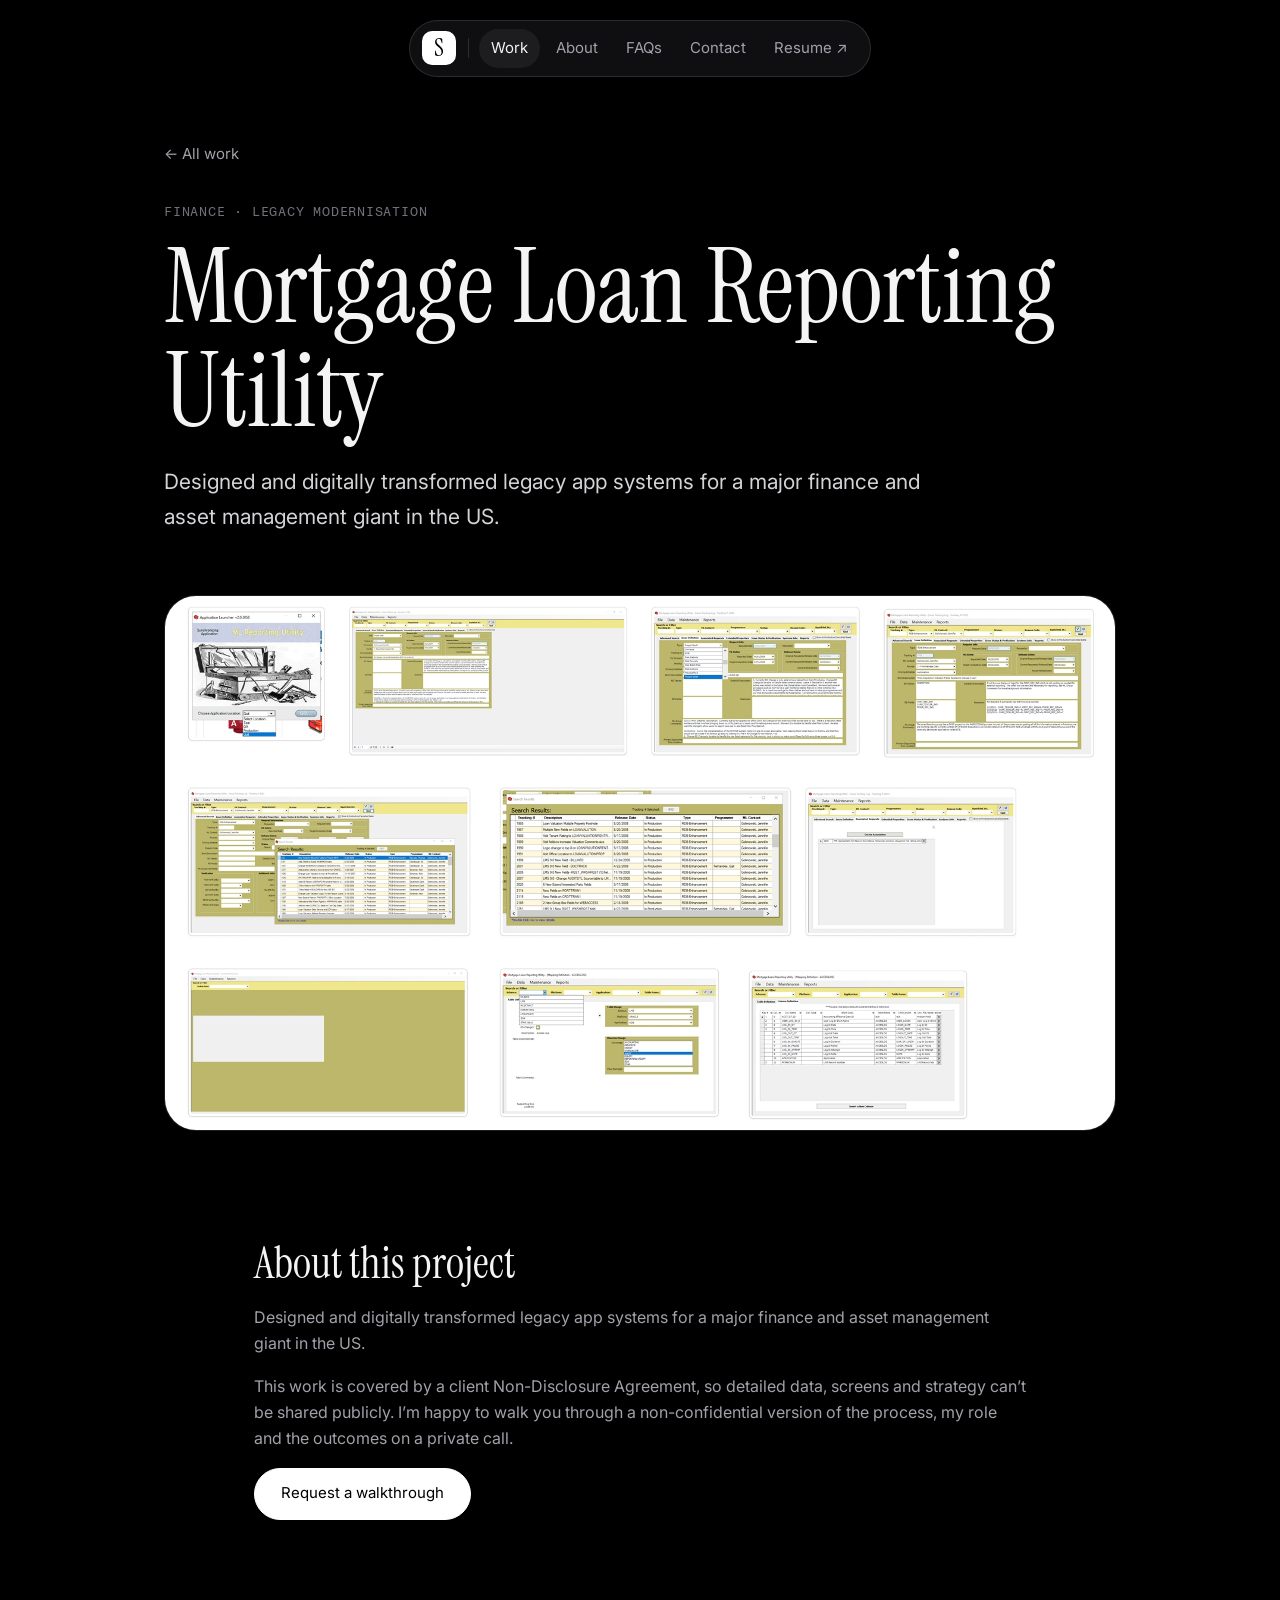
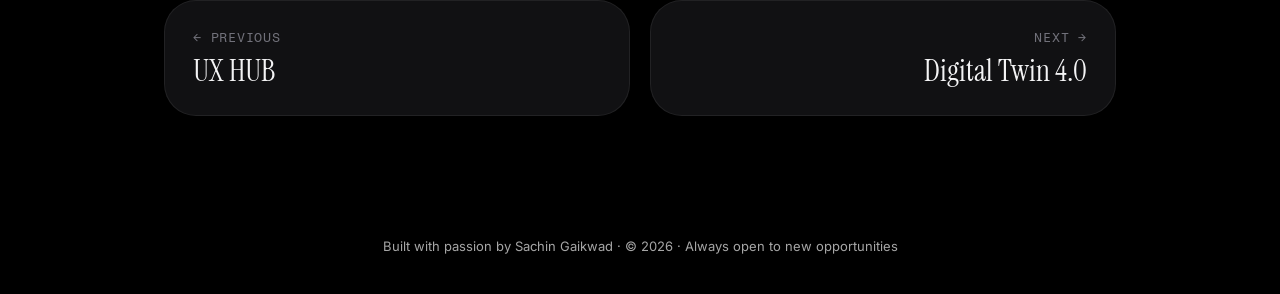
==== work/aam-mlru.html @ 6419a3eb "Portfolio site with interactive fluid hero Static rebuild of sachingportfolio.com content in a dark " ====
<!doctype html>
<html lang="en" class="no-js">
<head>
  <meta charset="utf-8">
  <meta name="viewport" content="width=device-width, initial-scale=1">
  <title>Mortgage Loan Reporting Utility — Sachin Gaikwad</title>
  <meta name="description" content="Designed and digitally transformed legacy app systems for a major finance and asset management giant in the US.">
  <meta name="theme-color" content="#000000">
  <link rel="icon" href="../assets/img/favicon.png" type="image/png">
  <link rel="preconnect" href="https://fonts.googleapis.com">
  <link rel="preconnect" href="https://fonts.gstatic.com" crossorigin>
  <link href="https://fonts.googleapis.com/css2?family=Fragment+Mono&family=Instrument+Serif:ital@0;1&family=Inter:wght@400;500&display=swap" rel="stylesheet">
  <link rel="stylesheet" href="../assets/css/style.css">
</head>
<body>
<a class="skip" href="#main">Skip to content</a>
<nav class="nav" aria-label="Primary">
  <a class="nav__logo" href="../index.html" aria-label="Sachin Gaikwad, home">S</a>
  <span class="nav__sep" aria-hidden="true"></span>
  <a class="nav__link is-active" href="../index.html#work">Work</a>
  <a class="nav__link" href="../index.html#about">About</a>
  <a class="nav__link hide-sm" href="../index.html#faqs">FAQs</a>
  <a class="nav__link" href="../index.html#contact">Contact</a>
  <a class="nav__link" href="../assets/Sachin-Gaikwad-Resume.pdf" target="_blank" rel="noopener">Resume <span class="arrow">↗</span></a>
</nav>
<main id="main">
  <section class="cs-hero">
    <div class="wrap">
      <a class="cs-back" href="../index.html#work">← All work</a>
      <div class="eyebrow">Finance · Legacy modernisation</div>
      <h1>Mortgage Loan Reporting Utility</h1>
      <p class="lead">Designed and digitally transformed legacy app systems for a major finance and asset management giant in the US.</p>
    </div>
  </section>
  <section>
    <div class="wrap">
      <figure class="cs-cover reveal" style="margin:0"><img src="../assets/img/projects/mlru.jpg" alt="Mortgage loan reporting utility interface"></figure>
    </div>
  </section>
  <section class="cs-body">
    <div class="wrap" style="max-width:820px">

      <h2>About this project</h2>
      <p>Designed and digitally transformed legacy app systems for a major finance and asset management giant in the US.</p>
      <p>This work is covered by a client Non-Disclosure Agreement, so detailed data, screens and strategy can’t be shared publicly. I’m happy to walk you through a non-confidential version of the process, my role and the outcomes on a private call.</p>
      <p><a class="btn btn--solid" href="mailto:gaekwadsachin1@gmail.com?subject=Case%20study:%20Mortgage%20Loan%20Reporting%20Utility">Request a walkthrough</a></p>

    </div>
    <div class="wrap">
      <div class="cs-next">
        <a class="card" href="ux-hub.html"><div class="eyebrow">← Previous</div><h3>UX HUB</h3></a>
        <a class="card" href="digital-twin-4-0.html"><div class="eyebrow">Next →</div><h3>Digital Twin 4.0</h3></a>
      </div>
    </div>
  </section>
  <footer class="footer">
    <div>Built with passion by Sachin Gaikwad · © <span data-year>2026</span> · Always open to new opportunities</div>
  </footer>
</main>
<script src="../assets/js/main.js"></script>
</body>
</html>
---- assets/css/style.css ----
/* Sachin Gaikwad — portfolio */
:root {
  --bg: #000;
  --card: #111113;
  --card-2: #18181b;
  --line: rgba(255, 255, 255, 0.07);
  --line-2: rgba(255, 255, 255, 0.12);
  --text: #f4f4f5;
  --muted: #a1a1aa;
  --dim: #71717a;
  --blue: #3b8bff;
  --pink: #ff2a8c;
  --radius: 32px;
  --radius-sm: 20px;
  --max: 1000px;
  --serif: "Instrument Serif", Georgia, "Times New Roman", serif;
  --sans: "Inter", system-ui, -apple-system, "Segoe UI", sans-serif;
  --mono: "Fragment Mono", ui-monospace, "SF Mono", Menlo, monospace;
  color-scheme: dark;
}

* { box-sizing: border-box; }
html { scroll-behavior: smooth; scroll-padding-top: 96px; -webkit-text-size-adjust: 100%; }
@media (prefers-reduced-motion: reduce) { html { scroll-behavior: auto; } }
body {
  margin: 0;
  background: var(--bg);
  color: var(--text);
  font: 400 16px/1.65 var(--sans);
  -webkit-font-smoothing: antialiased;
  overflow-x: hidden;
}
img { max-width: 100%; display: block; }
a { color: inherit; }
::selection { background: var(--pink); color: #fff; }
:focus-visible { outline: 2px solid var(--blue); outline-offset: 3px; border-radius: 8px; }

.skip { position: absolute; left: -999px; top: 8px; background: #fff; color: #000; padding: 8px 14px; border-radius: 99px; z-index: 100; }
.skip:focus { left: 16px; }

/* ---------- Nav ---------- */
.nav {
  position: fixed; top: 20px; left: 50%; transform: translateX(-50%);
  z-index: 50;
  display: flex; align-items: center; gap: 4px;
  padding: 8px 10px 8px 12px;
  background: rgba(22, 22, 24, 0.72);
  backdrop-filter: blur(16px) saturate(140%);
  -webkit-backdrop-filter: blur(16px) saturate(140%);
  border: 1px solid var(--line-2);
  border-radius: 999px;
  max-width: calc(100vw - 32px);
}
.nav__logo {
  width: 34px; height: 34px; border-radius: 10px;
  display: grid; place-items: center;
  background: #fff; color: #000; text-decoration: none;
  font: 400 24px/1 var(--serif);
  margin-right: 8px; flex: none;
}
.nav__sep { width: 1px; height: 20px; background: var(--line-2); margin: 0 6px 0 0; }
.nav a.nav__link {
  text-decoration: none; color: var(--muted);
  font-size: 15px; padding: 7px 12px; border-radius: 99px;
  transition: color .2s, background .2s; white-space: nowrap;
}
.nav a.nav__link:hover { color: var(--text); }
.nav a.nav__link.is-active { color: var(--text); background: rgba(255,255,255,.06); }
@media (max-width: 640px) {
  .nav { top: 12px; padding: 6px; gap: 0; }
  .nav__logo { width: 30px; height: 30px; margin-right: 2px; font-size: 21px; }
  .nav__sep { display: none; }
  .nav a.nav__link { font-size: 13px; padding: 6px 8px; }
  .nav .hide-sm { display: none; }
}

/* ---------- Layout ---------- */
.wrap { width: 100%; max-width: var(--max); margin: 0 auto; padding: 0 24px; }
@media (max-width: 640px) { .wrap { padding: 0 16px; } }
section { position: relative; }
.section { padding: 120px 0 0; }
.section__title {
  font: 400 clamp(44px, 7vw, 76px)/1.02 var(--serif);
  letter-spacing: -0.01em;
  text-align: center; margin: 0 0 16px;
}
.section__lead { text-align: center; color: var(--muted); max-width: 620px; margin: 0 auto 48px; }
.eyebrow { font: 400 13px/1.4 var(--mono); letter-spacing: .06em; text-transform: uppercase; color: var(--dim); }

.card {
  background: var(--card);
  border: 1px solid var(--line);
  border-radius: var(--radius);
  padding: 40px;
  position: relative;
  overflow: hidden;
}
@media (max-width: 640px) { .card { padding: 28px 22px; border-radius: 24px; } }
.card h3 { font: 400 clamp(32px, 4vw, 42px)/1.08 var(--serif); margin: 0 0 18px; }
.card p { color: var(--muted); margin: 0 0 14px; }
.card p:last-child { margin-bottom: 0; }

.grid { display: grid; gap: 20px; }
.g-2 { grid-template-columns: 1fr 1fr; }
.g-2-1 { grid-template-columns: 2.3fr 1fr; }
.g-1-2 { grid-template-columns: 1fr 2.3fr; }
@media (max-width: 860px) { .g-2, .g-2-1, .g-1-2 { grid-template-columns: 1fr; } }

.btn {
  display: inline-flex; align-items: center; justify-content: center; gap: 8px;
  height: 52px; padding: 0 26px; border-radius: 999px;
  background: rgba(255,255,255,.08); border: 1px solid var(--line-2);
  color: var(--text); text-decoration: none; font-size: 15px;
  backdrop-filter: blur(10px); -webkit-backdrop-filter: blur(10px);
  transition: background .2s, transform .2s;
  cursor: pointer;
}
.btn:hover { background: rgba(255,255,255,.14); }
.btn--solid { background: #fff; color: #000; border-color: #fff; }
.btn--solid:hover { background: #e4e4e7; }
.arrow { display: inline-block; transition: transform .2s; }
a:hover .arrow { transform: translate(2px, -2px); }

/* ---------- Hero ---------- */
.hero {
  min-height: 100svh;
  display: grid; place-items: center;
  text-align: center;
  padding: 120px 0 80px;
  overflow: hidden;
  isolation: isolate;
}
.hero__canvas {
  position: absolute; inset: 0; width: 100%; height: 100%;
  z-index: -2; display: block;
  background:
    radial-gradient(ellipse 45% 40% at 30% 45%, rgba(59,139,255,.35), transparent 70%),
    radial-gradient(ellipse 40% 40% at 70% 55%, rgba(255,42,140,.28), transparent 70%),
    #01020a;
}
.hero__canvas.is-live { background: #01020a; }
.hero::after {
  /* keeps text readable over the dye */
  content: ""; position: absolute; inset: 0; z-index: -1; pointer-events: none;
  background:
    radial-gradient(ellipse 60% 45% at 50% 50%, rgba(0,0,0,.45), transparent 75%),
    linear-gradient(to bottom, transparent 70%, #000 100%);
}
.hero__inner { position: relative; padding: 0 16px; max-width: 900px; }
.hero__eyebrow { margin-bottom: 26px; color: rgba(255,255,255,.7); }
.hero h1 {
  font: 400 clamp(56px, 11vw, 132px)/0.98 var(--serif);
  letter-spacing: -0.015em;
  margin: 0 0 28px;
  text-shadow: 0 2px 40px rgba(0,0,0,.4);
}
.hero h1 em { font-style: italic; }
.hero__sub { color: rgba(255,255,255,.78); font-size: clamp(16px, 1.6vw, 19px); max-width: 700px; margin: 0 auto 40px; }
.hero__cta { display: flex; gap: 12px; justify-content: center; flex-wrap: wrap; }
.hero__hint {
  position: absolute; left: 50%; bottom: 28px; transform: translateX(-50%);
  font: 400 11px/1 var(--mono); letter-spacing: .14em; text-transform: uppercase;
  color: rgba(255,255,255,.55); pointer-events: none;
}
@media (hover: none) { .hero__hint { display: none; } }

/* ---------- Stats ---------- */
.stats { display: grid; grid-template-columns: repeat(4, 1fr); gap: 20px; margin-top: 40px; }
.stat { background: var(--card); border: 1px solid var(--line); border-radius: var(--radius-sm); padding: 26px 24px; }
.stat b { display: block; font: 400 52px/1 var(--serif); margin-bottom: 8px; }
.stat span { color: var(--muted); font-size: 14px; }
@media (max-width: 760px) { .stats { grid-template-columns: 1fr 1fr; gap: 12px; } .stat b { font-size: 42px; } }

/* ---------- Ask (from the old hero widget) ---------- */
.ask { margin-top: 20px; display: grid; grid-template-columns: 260px 1fr; gap: 36px; align-items: start; }
.ask__tabs { display: flex; flex-direction: column; gap: 6px; }
.ask__tab {
  text-align: left; background: none; border: 1px solid transparent; color: var(--muted);
  font: 400 15px/1.3 var(--sans); padding: 12px 16px; border-radius: 14px; cursor: pointer;
  transition: all .2s;
}
.ask__tab:hover { color: var(--text); background: rgba(255,255,255,.03); }
.ask__tab[aria-selected="true"] { color: var(--text); background: rgba(255,255,255,.06); border-color: var(--line-2); }
.ask__answer { font: 400 clamp(22px, 2.4vw, 28px)/1.4 var(--serif); color: #e4e4e7; min-height: 7.5em; margin: 0; }
.ask__caret { display: inline-block; width: 2px; height: 1em; background: var(--pink); vertical-align: -0.12em; margin-left: 3px; animation: blink 1s steps(1) infinite; }
@keyframes blink { 50% { opacity: 0; } }
@media (max-width: 760px) {
  .ask { grid-template-columns: 1fr; gap: 20px; }
  .ask__tabs { flex-direction: row; flex-wrap: wrap; }
  .ask__tab { padding: 9px 13px; font-size: 14px; border-color: var(--line); }
  .ask__answer { min-height: 9em; }
}

/* ---------- Work ---------- */
.nda summary {
  list-style: none; cursor: pointer; display: flex; align-items: center; gap: 12px;
  font-size: 15px; color: var(--text);
}
.nda summary::-webkit-details-marker { display: none; }
.nda summary .plus { margin-left: auto; color: var(--muted); transition: transform .2s; font-size: 22px; line-height: 1; }
.nda[open] summary .plus { transform: rotate(45deg); }
.nda.card { padding: 22px 28px; border-radius: 22px; margin-bottom: 20px; }
.nda ul { margin: 16px 0 0; padding-left: 20px; color: var(--muted); }
.nda li { margin-bottom: 8px; }
.nda li b { color: var(--text); font-weight: 500; }

.project {
  display: flex; flex-direction: column;
  text-decoration: none; color: inherit;
  padding: 0;
  transition: border-color .3s, transform .3s;
  min-height: 520px;
}
.project:hover { border-color: var(--line-2); }
.project__text { padding: 40px 40px 0; }
.project h3 { margin-bottom: 12px; }
.project__media {
  margin: 32px 40px 0; flex: 1;
  border-radius: 18px 18px 0 0; overflow: hidden;
  border: 1px solid var(--line-2); border-bottom: 0;
  background: #0b0b0c; min-height: 240px; position: relative;
}
.project__media img { position: absolute; inset: 0; width: 100%; height: 100%; object-fit: cover; object-position: top center; transition: transform .6s cubic-bezier(.2,.7,.2,1); }
.project:hover .project__media img { transform: scale(1.03); }
.project__go {
  position: absolute; right: 18px; bottom: 18px; z-index: 2;
  width: 48px; height: 48px; border-radius: 99px; display: grid; place-items: center;
  background: rgba(40,40,44,.85); border: 1px solid var(--line-2); backdrop-filter: blur(8px);
  transition: background .2s;
}
.project:hover .project__go { background: #fff; color: #000; }
.project--wide { flex-direction: row; min-height: 440px; }
.project--wide .project__text { flex: 1; padding: 40px; display: flex; flex-direction: column; }
.project--wide .project__media { margin: 40px 0 0; flex: 1.15; border-right: 0; border-radius: 18px 0 0 0; }
@media (max-width: 860px) {
  .project--wide { flex-direction: column; }
  .project--wide .project__media { margin: 0 28px; border-right: 1px solid var(--line-2); border-radius: 18px 18px 0 0; }
  .project { min-height: 460px; }
}
@media (max-width: 640px) {
  .project__text, .project--wide .project__text { padding: 28px 22px 0; }
  .project__media, .project--wide .project__media { margin: 24px 22px 0; min-height: 210px; }
}
.tags { display: flex; flex-wrap: wrap; gap: 8px; margin-top: 18px; }
.tag { font: 400 12px/1 var(--mono); color: var(--muted); border: 1px solid var(--line-2); border-radius: 99px; padding: 7px 11px; }

/* ---------- About ---------- */
.photo { border-radius: var(--radius); overflow: hidden; border: 1px solid var(--line); background: var(--card); min-height: 320px; }
.photo img { width: 100%; height: 100%; object-fit: cover; }

.pillars { display: grid; grid-template-columns: 1fr 1fr; gap: 28px 40px; }
.pillars h4 { font: 400 26px/1.1 var(--serif); margin: 0 0 8px; }
.pillars h4 span { color: var(--pink); }
.pillars p { font-size: 15px; }
@media (max-width: 760px) { .pillars { grid-template-columns: 1fr; } }

.card__head { display: flex; justify-content: space-between; align-items: baseline; gap: 16px; flex-wrap: wrap; margin-bottom: 8px; }
.card__head h3 { margin: 0; }
.link-arrow { color: var(--text); text-decoration: none; font-size: 15px; white-space: nowrap; }

.timeline { list-style: none; margin: 28px 0 0; padding: 0; }
.timeline li { position: relative; padding: 0 0 30px 30px; }
.timeline li::before { content: ""; position: absolute; left: 4px; top: 10px; bottom: -10px; width: 1px; background: var(--line-2); }
.timeline li:last-child { padding-bottom: 0; }
.timeline li:last-child::before { display: none; }
.timeline li::after { content: ""; position: absolute; left: 0; top: 6px; width: 9px; height: 9px; border-radius: 99px; background: #fff; }
.timeline .when { font: 400 13px/1.4 var(--mono); color: var(--dim); }
.timeline h4 { margin: 4px 0 2px; font: 500 17px/1.4 var(--sans); }
.timeline .role { color: var(--text); opacity: .85; font-size: 15px; margin-bottom: 8px; }
.timeline p { font-size: 15px; }
.timeline ul { margin: 10px 0 0; padding-left: 18px; color: var(--muted); font-size: 15px; }
.timeline ul li { padding: 0; margin-bottom: 7px; }
.timeline ul li::before, .timeline ul li::after { display: none; }
.timeline ul ul { margin-top: 6px; }

.list { list-style: none; margin: 18px 0 0; padding: 0; }
.list li { padding: 14px 0; border-top: 1px solid var(--line); color: var(--muted); font-size: 15px; display: grid; grid-template-columns: 70px 1fr; gap: 14px; }
.list li:first-child { border-top: 0; }
.list .yr { font: 400 13px/1.7 var(--mono); color: var(--text); }
.list.simple li { grid-template-columns: 22px 1fr; }
.list.simple li::before { content: "✦"; color: var(--pink); font-size: 12px; line-height: 2; }

.edu { list-style: none; margin: 20px 0 0; padding: 0; }
.edu li { padding: 14px 0; border-top: 1px solid var(--line); }
.edu li:first-child { border-top: 0; }
.edu b { display: block; font-weight: 500; font-size: 15px; }
.edu span { display: block; color: var(--muted); font-size: 14px; }
.edu .when { font: 400 12px/1.6 var(--mono); color: var(--dim); }

.quote { font: 400 clamp(24px, 2.6vw, 30px)/1.3 var(--serif); color: #e4e4e7; margin: 0 0 14px; }
.cite { color: var(--dim); font-size: 14px; }
.testimonial ul { color: var(--muted); padding-left: 18px; margin: 0 0 18px; }
.testimonial li { margin-bottom: 8px; }

/* ---------- Skills ---------- */
.chips { display: flex; flex-wrap: wrap; gap: 8px; margin-top: 8px; }
.chip { font-size: 14px; color: #d4d4d8; background: rgba(255,255,255,.04); border: 1px solid var(--line); border-radius: 99px; padding: 6px 13px; }
.skill-row + .skill-row { margin-top: 28px; }
.skill-row h4 { margin: 0 0 10px; font: 400 13px/1.4 var(--mono); text-transform: uppercase; letter-spacing: .06em; color: var(--dim); }

.toolgroups { display: grid; grid-template-columns: repeat(3, 1fr); gap: 20px; }
@media (max-width: 860px) { .toolgroups { grid-template-columns: 1fr 1fr; } }
@media (max-width: 520px) { .toolgroups { grid-template-columns: 1fr; } }
.toolgroup { background: var(--card); border: 1px solid var(--line); border-radius: 24px; padding: 24px; }
.toolgroup h4 { margin: 0 0 16px; font: 400 24px/1.1 var(--serif); }
.tools { display: flex; flex-wrap: wrap; gap: 8px; }
.tool { display: inline-flex; align-items: center; gap: 8px; font-size: 13px; color: #d4d4d8; background: rgba(255,255,255,.04); border: 1px solid var(--line); border-radius: 12px; padding: 6px 10px 6px 6px; }
.tool img { width: 22px; height: 22px; object-fit: contain; border-radius: 5px; background: #fff; padding: 2px; }

/* ---------- FAQ ---------- */
.faq { max-width: 800px; margin: 0 auto; }
.faq details { border-top: 1px solid var(--line-2); }
.faq details:last-child { border-bottom: 1px solid var(--line-2); }
.faq summary {
  list-style: none; cursor: pointer; padding: 24px 44px 24px 0; position: relative;
  font: 400 clamp(22px, 2.4vw, 27px)/1.25 var(--serif);
}
.faq summary::-webkit-details-marker { display: none; }
.faq summary::after { content: "+"; position: absolute; right: 4px; top: 22px; font: 300 28px/1 var(--sans); color: var(--muted); transition: transform .25s; }
.faq details[open] summary::after { transform: rotate(45deg); }
.faq details p { color: var(--muted); margin: -6px 0 26px; max-width: 700px; }

/* ---------- Contact ---------- */
.contact { padding: 160px 0 0; text-align: center; overflow: hidden; }
.contact__glow {
  position: absolute; left: 50%; bottom: -46vw; transform: translateX(-50%);
  width: 92vw; max-width: 1200px; aspect-ratio: 1; border-radius: 50%; z-index: -1;
  background: radial-gradient(circle at 50% 10%, rgba(255,42,140,.9), rgba(59,139,255,.55) 32%, rgba(59,139,255,0) 62%);
  filter: blur(40px); opacity: .7; pointer-events: none;
}
.contact::before {
  content: ""; position: absolute; inset: 0; z-index: -2; pointer-events: none;
  background: repeating-linear-gradient(90deg, transparent 0 calc(12.5% - 1px), rgba(255,255,255,.035) calc(12.5% - 1px) 12.5%);
  mask-image: linear-gradient(to bottom, transparent, #000 40%);
  -webkit-mask-image: linear-gradient(to bottom, transparent, #000 40%);
}
.contact h2 { font: 400 clamp(48px, 8vw, 92px)/1 var(--serif); margin: 0 0 18px; }
.contact p { color: var(--muted); max-width: 600px; margin: 0 auto 10px; }
.contact .open { display: inline-flex; align-items: center; gap: 8px; font: 400 13px/1 var(--mono); color: #d4d4d8; border: 1px solid var(--line-2); border-radius: 99px; padding: 8px 14px; margin-bottom: 28px; background: rgba(255,255,255,.04); }
.contact .open i { width: 8px; height: 8px; border-radius: 99px; background: #22c55e; box-shadow: 0 0 0 4px rgba(34,197,94,.2); }
.socials { display: flex; justify-content: center; align-items: center; gap: 14px; margin: 40px 0 0; flex-wrap: wrap; }
.social { width: 72px; height: 72px; border-radius: 99px; display: grid; place-items: center; background: rgba(255,255,255,.07); border: 1px solid var(--line-2); color: var(--text); transition: background .2s; backdrop-filter: blur(10px); }
.social:hover { background: rgba(255,255,255,.15); }
.social svg { width: 24px; height: 24px; }
.email-btn { height: 72px; padding: 0 64px; font-size: 17px; }
@media (max-width: 560px) { .social { width: 58px; height: 58px; } .email-btn { height: 58px; padding: 0 30px; order: -1; width: 100%; } }
.footer { padding: 120px 0 36px; color: rgba(255,255,255,.65); font-size: 13px; text-align: center; }
.footer a { color: inherit; }
.footer .credit { margin-top: 6px; font-size: 12px; color: rgba(255,255,255,.45); }

/* ---------- Case study page ---------- */
.cs-hero { padding: 140px 0 40px; }
.cs-back { display: inline-flex; gap: 8px; color: var(--muted); text-decoration: none; font-size: 15px; margin-bottom: 36px; }
.cs-back:hover { color: var(--text); }
.cs-hero h1 { font: 400 clamp(52px, 9vw, 104px)/1 var(--serif); margin: 14px 0 22px; }
.cs-hero .lead { font-size: clamp(18px, 2vw, 21px); color: #d4d4d8; max-width: 760px; }
.cs-cover { border-radius: var(--radius); overflow: hidden; border: 1px solid var(--line); background: #0b0b0c; }
.cs-cover img { width: 100%; height: auto; }
.cs-body { padding: 60px 0 0; }
.cs-body h2 { font: 400 clamp(32px, 4vw, 44px)/1.1 var(--serif); margin: 48px 0 14px; }
.cs-body p, .cs-body li { color: var(--muted); }
.cs-body ul { padding-left: 20px; }
.cs-body img { border-radius: 20px; border: 1px solid var(--line); margin: 24px 0; }
.cs-meta { display: grid; grid-template-columns: repeat(3, 1fr); gap: 20px; margin: 40px 0 0; }
.cs-meta div { border-top: 1px solid var(--line-2); padding-top: 14px; }
.cs-meta b { display: block; font: 400 12px/1.4 var(--mono); color: var(--dim); text-transform: uppercase; letter-spacing: .06em; margin-bottom: 6px; font-weight: 400; }
@media (max-width: 640px) { .cs-meta { grid-template-columns: 1fr; } }
.cs-next { display: grid; grid-template-columns: 1fr 1fr; gap: 20px; margin-top: 80px; }
.cs-next a { text-decoration: none; padding: 28px; }
.cs-next .eyebrow { margin-bottom: 8px; }
.cs-next h3 { margin: 0; font-size: 30px; }
.cs-next a:last-child { text-align: right; }
@media (max-width: 640px) { .cs-next { grid-template-columns: 1fr; } .cs-next a:last-child { text-align: left; } }

/* ---------- Reveal ---------- */
.reveal { opacity: 0; transform: translateY(24px); transition: opacity .8s cubic-bezier(.2,.7,.2,1), transform .8s cubic-bezier(.2,.7,.2,1); }
.reveal.in { opacity: 1; transform: none; }
@media (prefers-reduced-motion: reduce) { .reveal { opacity: 1; transform: none; transition: none; } }
.no-js .reveal { opacity: 1; transform: none; }
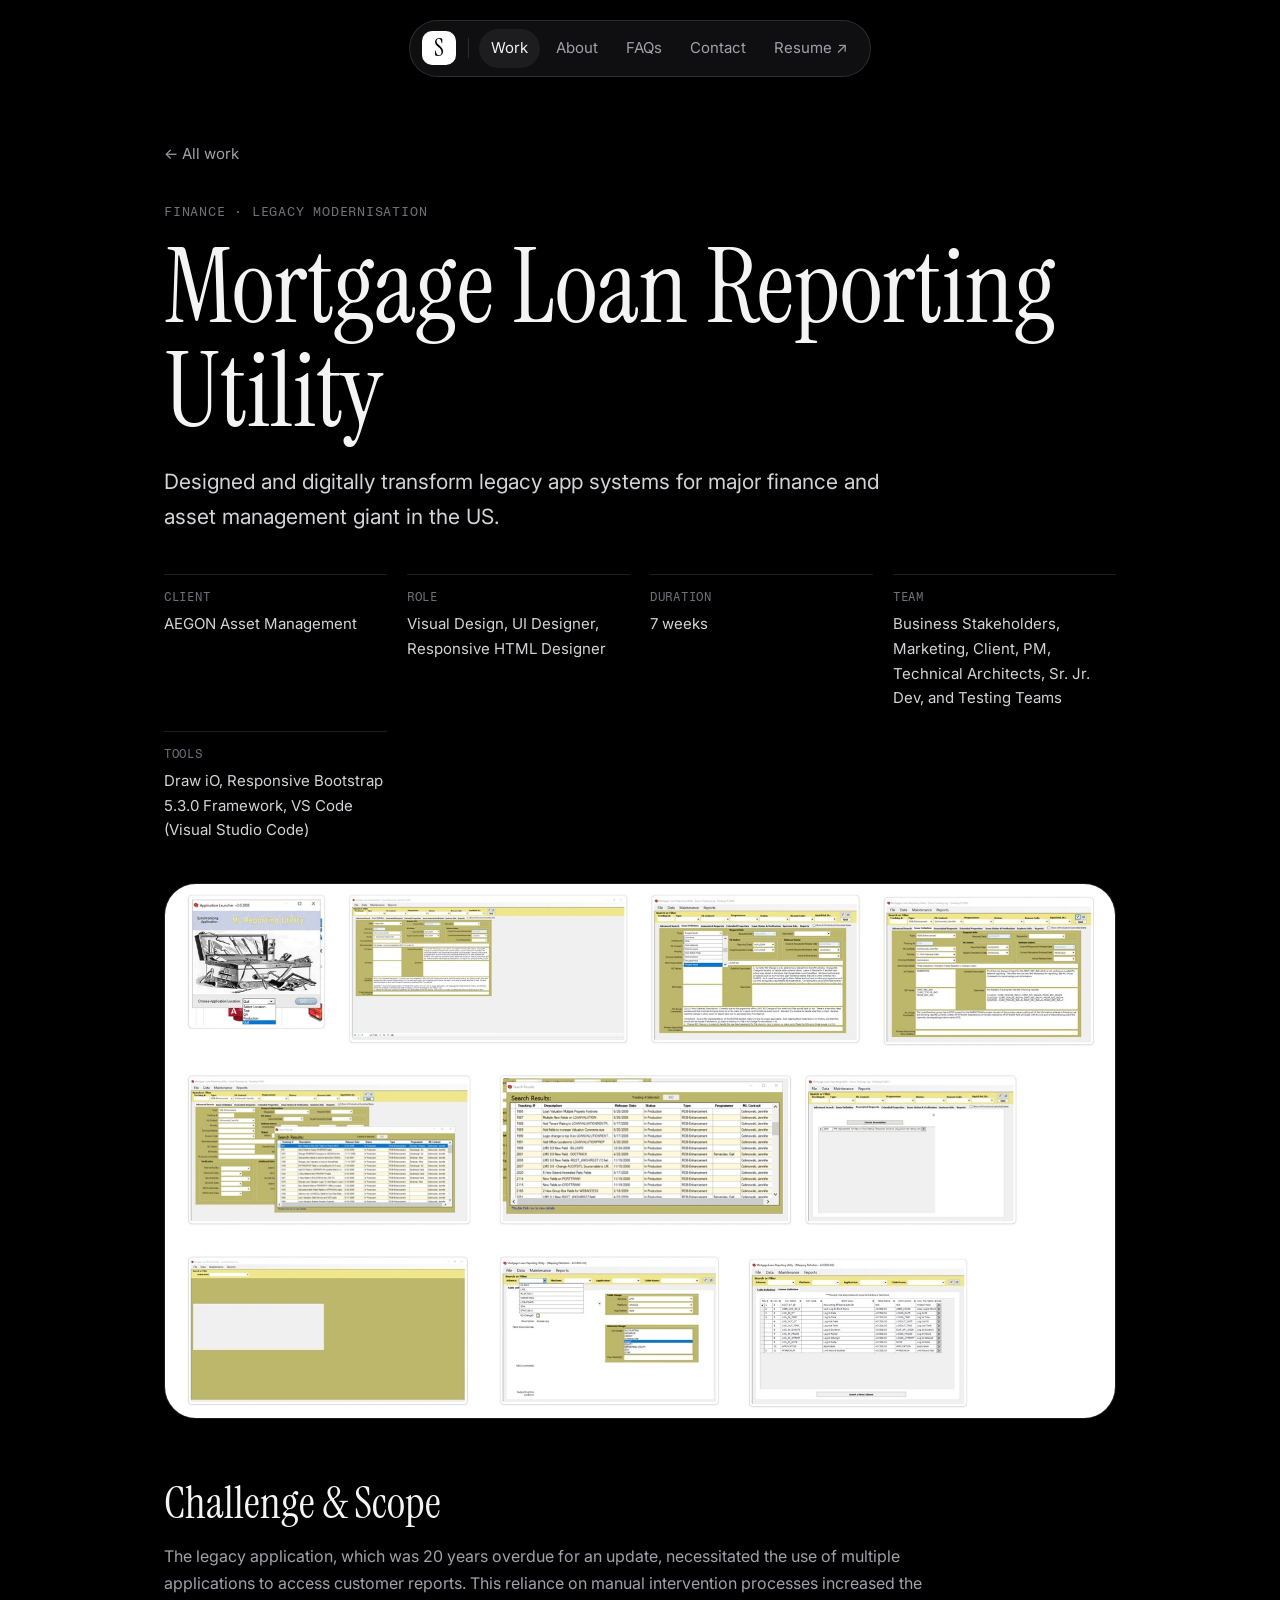
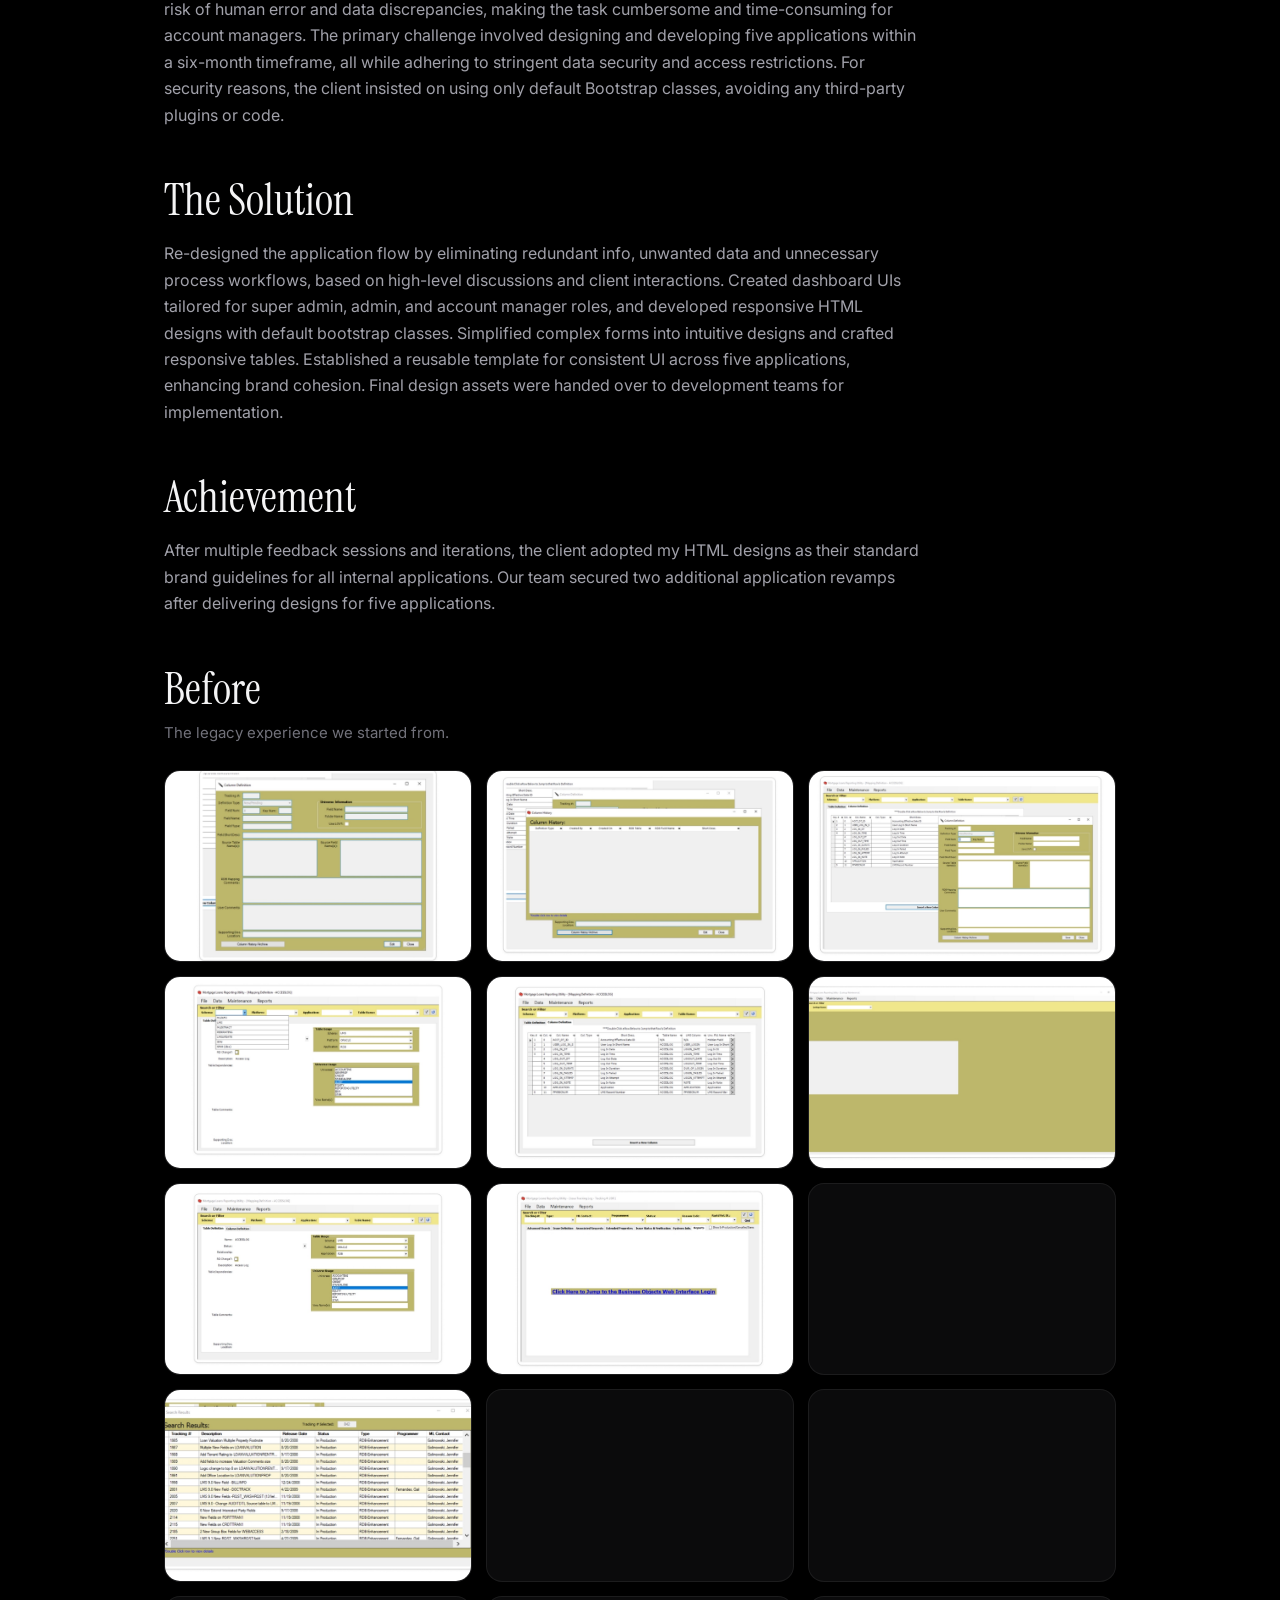
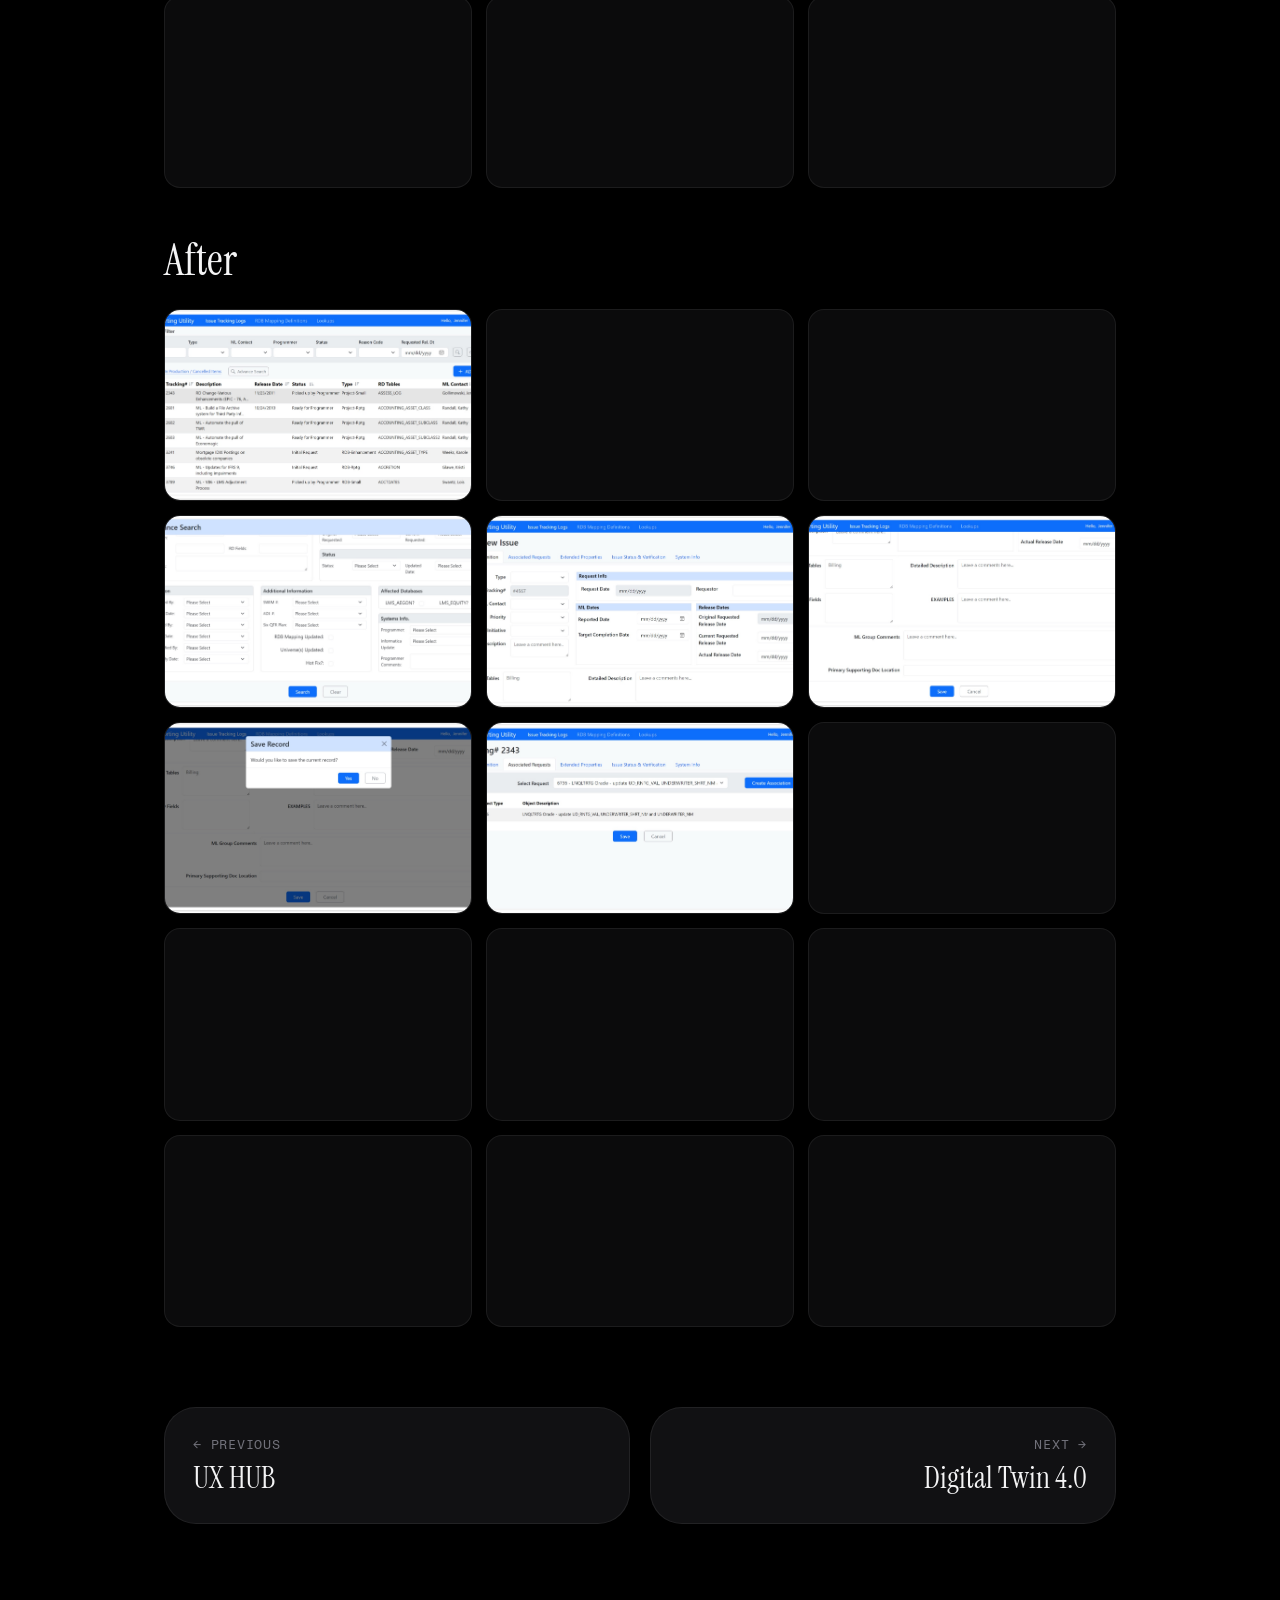
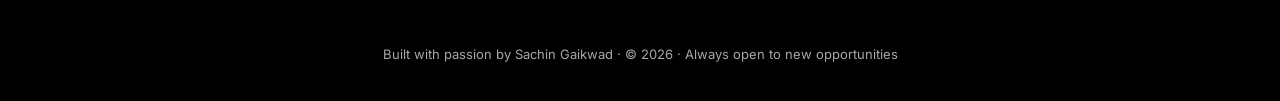
==== commit 646596cd: "Add full case studies from the password-protected Wix pages All 8 projects now include client, role," ====
--- a/work/aam-mlru.html
+++ b/work/aam-mlru.html
@@ -4,7 +4,7 @@
   <meta charset="utf-8">
   <meta name="viewport" content="width=device-width, initial-scale=1">
   <title>Mortgage Loan Reporting Utility — Sachin Gaikwad</title>
-  <meta name="description" content="Designed and digitally transformed legacy app systems for a major finance and asset management giant in the US.">
+  <meta name="description" content="Designed and digitally transform legacy app systems for major finance and asset management giant in the US.">
   <meta name="theme-color" content="#000000">
   <link rel="icon" href="../assets/img/favicon.png" type="image/png">
   <link rel="preconnect" href="https://fonts.googleapis.com">
@@ -29,22 +29,66 @@
       <a class="cs-back" href="../index.html#work">← All work</a>
       <div class="eyebrow">Finance · Legacy modernisation</div>
       <h1>Mortgage Loan Reporting Utility</h1>
-      <p class="lead">Designed and digitally transformed legacy app systems for a major finance and asset management giant in the US.</p>
+      <p class="lead">Designed and digitally transform legacy app systems for major finance and asset management giant in the US.</p>
+      <div class="cs-meta">
+<div><b>Client</b>AEGON Asset Management</div>
+<div><b>Role</b>Visual Design, UI Designer, Responsive HTML Designer</div>
+<div><b>Duration</b>7 weeks</div>
+<div><b>Team</b>Business Stakeholders, Marketing, Client, PM, Technical Architects, Sr. Jr. Dev, and Testing Teams</div>
+<div><b>Tools</b>Draw iO, Responsive Bootstrap 5.3.0 Framework, VS Code (Visual Studio Code)</div>
+      </div>
     </div>
   </section>
   <section>
     <div class="wrap">
-      <figure class="cs-cover reveal" style="margin:0"><img src="../assets/img/projects/mlru.jpg" alt="Mortgage loan reporting utility interface"></figure>
+      <figure class="cs-cover reveal" style="margin:0"><img src="../assets/img/cs/8e13ba_6a641713a6914051a0945652598c11a4.jpg" alt="MLRU - Mortgage Loan Reporting Utility"></figure>
     </div>
   </section>
   <section class="cs-body">
-    <div class="wrap" style="max-width:820px">
-
-      <h2>About this project</h2>
-      <p>Designed and digitally transformed legacy app systems for a major finance and asset management giant in the US.</p>
-      <p>This work is covered by a client Non-Disclosure Agreement, so detailed data, screens and strategy can’t be shared publicly. I’m happy to walk you through a non-confidential version of the process, my role and the outcomes on a private call.</p>
-      <p><a class="btn btn--solid" href="mailto:gaekwadsachin1@gmail.com?subject=Case%20study:%20Mortgage%20Loan%20Reporting%20Utility">Request a walkthrough</a></p>
-
+    <div class="wrap cs-prose">
+<h2>Challenge &amp; Scope</h2>
+<p>The legacy application, which was 20 years overdue for an update, necessitated the use of multiple applications to access customer reports. This reliance on manual intervention processes increased the risk of human error and data discrepancies, making the task cumbersome and time-consuming for account managers. The primary challenge involved designing and developing five applications within a six-month timeframe, all while adhering to stringent data security and access restrictions. For security reasons, the client insisted on using only default Bootstrap classes, avoiding any third-party plugins or code.</p>
+<h2>The Solution</h2>
+<p>Re-designed the application flow by eliminating redundant info, unwanted data and unnecessary process workflows, based on high-level discussions and client interactions. Created dashboard UIs tailored for super admin, admin, and account manager roles, and developed responsive HTML designs with default bootstrap classes. Simplified complex forms into intuitive designs and crafted responsive tables. Established a reusable template for consistent UI across five applications, enhancing brand cohesion. Final design assets were handed over to development teams for implementation.</p>
+<h2>Achievement</h2>
+<p>After multiple feedback sessions and iterations, the client adopted my HTML designs as their standard brand guidelines for all internal applications. Our team secured two additional application revamps after delivering designs for five applications.</p>
+<h2>Before</h2>
+<p class="muted">The legacy experience we started from.</p>
+<div class="gallery">
+<figure><button class="zoom" type="button" aria-label="Enlarge image"><img src="../assets/img/cs/8e13ba_f4145825bcc54b0999cd29b75167a95c.jpg" alt="" loading="lazy" decoding="async" width="882" height="496"></button></figure>
+<figure><button class="zoom" type="button" aria-label="Enlarge image"><img src="../assets/img/cs/8e13ba_d5e8eab95baf45b29ebf94e126fdaf33.jpg" alt="" loading="lazy" decoding="async" width="962" height="541"></button></figure>
+<figure><button class="zoom" type="button" aria-label="Enlarge image"><img src="../assets/img/cs/8e13ba_94f1302842ac47ddbf4129182cba5e19.jpg" alt="" loading="lazy" decoding="async" width="955" height="537"></button></figure>
+<figure><button class="zoom" type="button" aria-label="Enlarge image"><img src="../assets/img/cs/8e13ba_5705021e15a34abdaeb18a8c38d836d1.jpg" alt="" loading="lazy" decoding="async" width="1002" height="564"></button></figure>
+<figure><button class="zoom" type="button" aria-label="Enlarge image"><img src="../assets/img/cs/8e13ba_a0bb8ec1a24f4504b2d299001e4fbf43.jpg" alt="" loading="lazy" decoding="async" width="998" height="561"></button></figure>
+<figure><button class="zoom" type="button" aria-label="Enlarge image"><img src="../assets/img/cs/8e13ba_28e95004a87548eba72267d35671ea31.jpg" alt="" loading="lazy" decoding="async" width="990" height="557"></button></figure>
+<figure><button class="zoom" type="button" aria-label="Enlarge image"><img src="../assets/img/cs/8e13ba_576cbe07bb1c45b8a4871145f1f2e20d.jpg" alt="" loading="lazy" decoding="async" width="995" height="560"></button></figure>
+<figure><button class="zoom" type="button" aria-label="Enlarge image"><img src="../assets/img/cs/8e13ba_2e60596b6a1249b1b8fd1bb2136ea6b6.jpg" alt="" loading="lazy" decoding="async" width="966" height="544"></button></figure>
+<figure><button class="zoom" type="button" aria-label="Enlarge image"><img src="../assets/img/cs/8e13ba_0ea16e4257364a6dbc4cc42d5a596c67.jpg" alt="" loading="lazy" decoding="async" width="978" height="550"></button></figure>
+<figure><button class="zoom" type="button" aria-label="Enlarge image"><img src="../assets/img/cs/8e13ba_0fdbfded1df64c4aa5c5099b7046dd78.jpg" alt="" loading="lazy" decoding="async" width="996" height="560"></button></figure>
+<figure><button class="zoom" type="button" aria-label="Enlarge image"><img src="../assets/img/cs/8e13ba_3e4ebad57a7747a280bd90146076e47d.jpg" alt="" loading="lazy" decoding="async" width="952" height="535"></button></figure>
+<figure><button class="zoom" type="button" aria-label="Enlarge image"><img src="../assets/img/cs/8e13ba_e09f86a8c44946e9b794b4ef402fde32.jpg" alt="" loading="lazy" decoding="async" width="922" height="519"></button></figure>
+<figure><button class="zoom" type="button" aria-label="Enlarge image"><img src="../assets/img/cs/8e13ba_dfa3cdaf8d5a4e0ea95069af1c3dcaad.jpg" alt="" loading="lazy" decoding="async" width="914" height="516"></button></figure>
+<figure><button class="zoom" type="button" aria-label="Enlarge image"><img src="../assets/img/cs/8e13ba_cfc98c8df7b2417bb43edf2e275ce24c.jpg" alt="" loading="lazy" decoding="async" width="963" height="542"></button></figure>
+<figure><button class="zoom" type="button" aria-label="Enlarge image"><img src="../assets/img/cs/8e13ba_0348b93af02c4474829f6c53ac69961d.jpg" alt="" loading="lazy" decoding="async" width="1450" height="816"></button></figure>
+</div>
+<h2>After</h2>
+<div class="gallery">
+<figure><button class="zoom" type="button" aria-label="Enlarge image"><img src="../assets/img/cs/8e13ba_5c6f8f4e4b3342069a8973f42a2af689.jpg" alt="" loading="lazy" decoding="async" width="1898" height="974"></button></figure>
+<figure><button class="zoom" type="button" aria-label="Enlarge image"><img src="../assets/img/cs/8e13ba_717de22b2a9f41ad828e0da9697be319.jpg" alt="" loading="lazy" decoding="async" width="1905" height="973"></button></figure>
+<figure><button class="zoom" type="button" aria-label="Enlarge image"><img src="../assets/img/cs/8e13ba_f707f8fe3bea4860aadb35fb9494aca6.jpg" alt="" loading="lazy" decoding="async" width="1910" height="974"></button></figure>
+<figure><button class="zoom" type="button" aria-label="Enlarge image"><img src="../assets/img/cs/8e13ba_a6bf97e0984143d0b34c090ee004c934.jpg" alt="" loading="lazy" decoding="async" width="1907" height="967"></button></figure>
+<figure><button class="zoom" type="button" aria-label="Enlarge image"><img src="../assets/img/cs/8e13ba_2b943a2ab269442ea2253a8cf3d5bfc9.jpg" alt="" loading="lazy" decoding="async" width="1905" height="972"></button></figure>
+<figure><button class="zoom" type="button" aria-label="Enlarge image"><img src="../assets/img/cs/8e13ba_9481f414cc1c4faba7932424cb69d511.jpg" alt="" loading="lazy" decoding="async" width="1904" height="971"></button></figure>
+<figure><button class="zoom" type="button" aria-label="Enlarge image"><img src="../assets/img/cs/8e13ba_9611932e2ac6402284ad9c36eede5bf3.jpg" alt="" loading="lazy" decoding="async" width="1904" height="980"></button></figure>
+<figure><button class="zoom" type="button" aria-label="Enlarge image"><img src="../assets/img/cs/8e13ba_f7f50bd0625742aaaedad2488e2a8818.jpg" alt="" loading="lazy" decoding="async" width="1904" height="973"></button></figure>
+<figure><button class="zoom" type="button" aria-label="Enlarge image"><img src="../assets/img/cs/8e13ba_9c9f85e7e97246bf9a443e1c27ea897e.jpg" alt="" loading="lazy" decoding="async" width="1901" height="980"></button></figure>
+<figure><button class="zoom" type="button" aria-label="Enlarge image"><img src="../assets/img/cs/8e13ba_c98c5989d56541a2aa0b3fe12410a5a0.jpg" alt="" loading="lazy" decoding="async" width="1910" height="978"></button></figure>
+<figure><button class="zoom" type="button" aria-label="Enlarge image"><img src="../assets/img/cs/8e13ba_ade1e7b6f010460ea72a1908e1abcf05.jpg" alt="" loading="lazy" decoding="async" width="1909" height="1098"></button></figure>
+<figure><button class="zoom" type="button" aria-label="Enlarge image"><img src="../assets/img/cs/8e13ba_9ebc4105638d446eb3a0391fca8a0a84.jpg" alt="" loading="lazy" decoding="async" width="1908" height="1073"></button></figure>
+<figure><button class="zoom" type="button" aria-label="Enlarge image"><img src="../assets/img/cs/8e13ba_0a55f685a5f948d199d620f30bc7103e.jpg" alt="" loading="lazy" decoding="async" width="1904" height="1071"></button></figure>
+<figure><button class="zoom" type="button" aria-label="Enlarge image"><img src="../assets/img/cs/8e13ba_a649a6f22f164cab9e1ef38a4f89c02e.jpg" alt="" loading="lazy" decoding="async" width="1900" height="1069"></button></figure>
+<figure><button class="zoom" type="button" aria-label="Enlarge image"><img src="../assets/img/cs/8e13ba_5a2b3c70e43c4f5990cb15f3a64535a1.jpg" alt="" loading="lazy" decoding="async" width="1905" height="1072"></button></figure>
+</div>
     </div>
     <div class="wrap">
       <div class="cs-next">
@@ -57,6 +101,14 @@
     <div>Built with passion by Sachin Gaikwad · © <span data-year>2026</span> · Always open to new opportunities</div>
   </footer>
 </main>
+
+<dialog class="lightbox" aria-label="Image viewer">
+  <button class="lightbox__close" type="button" aria-label="Close">×</button>
+  <button class="lightbox__nav lightbox__prev" type="button" aria-label="Previous image">‹</button>
+  <img alt="">
+  <button class="lightbox__nav lightbox__next" type="button" aria-label="Next image">›</button>
+  <div class="lightbox__count" aria-live="polite"></div>
+</dialog>
 <script src="../assets/js/main.js"></script>
 </body>
 </html>
--- a/assets/css/style.css
+++ b/assets/css/style.css
@@ -372,6 +372,46 @@
 .cs-next a:last-child { text-align: right; }
 @media (max-width: 640px) { .cs-next { grid-template-columns: 1fr; } .cs-next a:last-child { text-align: left; } }
 
+/* ---------- Case study prose, galleries, embeds ---------- */
+.cs-hero .cs-meta { grid-template-columns: repeat(auto-fit, minmax(200px, 1fr)); }
+.cs-meta div { color: #d4d4d8; font-size: 15px; }
+.cs-prose { max-width: 1000px; }
+.cs-prose > p, .cs-prose > ul, .cs-prose > h2 { max-width: 760px; }
+.cs-prose h2:first-child { margin-top: 0; }
+.cs-prose strong { color: var(--text); font-weight: 500; }
+.cs-prose .muted { color: var(--dim); font-size: 15px; margin-top: -6px; }
+.gallery { display: grid; grid-template-columns: repeat(auto-fill, minmax(280px, 1fr)); gap: 14px; margin: 24px 0 8px; }
+.gallery--single { grid-template-columns: 1fr; }
+.gallery--doc { grid-template-columns: repeat(auto-fill, minmax(220px, 1fr)); }
+.gallery figure { margin: 0; }
+.gallery .zoom {
+  display: block; width: 100%; padding: 0; border: 1px solid var(--line); border-radius: 16px; overflow: hidden;
+  background: #0b0b0c; cursor: zoom-in; aspect-ratio: 16 / 10;
+}
+.gallery--doc .zoom { aspect-ratio: 3 / 4; background: #fff; }
+.gallery--single .zoom { aspect-ratio: auto; }
+.gallery .zoom img { width: 100%; height: 100%; object-fit: cover; object-position: top center; margin: 0; border: 0; border-radius: 0; transition: transform .5s cubic-bezier(.2,.7,.2,1); }
+.gallery--single .zoom img { height: auto; }
+.gallery .zoom:hover img { transform: scale(1.03); }
+.gallery figcaption { font-size: 13px; color: var(--dim); margin-top: 8px; }
+.cs-body .gallery img { margin: 0; border: 0; border-radius: 0; }
+.doc-link { margin: 4px 0 0; }
+.doc-link a { color: var(--text); text-decoration: none; font-size: 15px; border-bottom: 1px solid var(--line-2); }
+.embed { position: relative; aspect-ratio: 16 / 10; border: 1px solid var(--line); border-radius: 20px; overflow: hidden; background: #0b0b0c; margin: 20px 0 12px; }
+.embed iframe { position: absolute; inset: 0; width: 100%; height: 100%; border: 0; }
+@media (max-width: 640px) { .gallery { grid-template-columns: 1fr 1fr; gap: 10px; } .gallery .zoom { border-radius: 12px; } .embed { aspect-ratio: 3 / 4; } }
+
+.lightbox { padding: 0; border: 0; background: transparent; max-width: 100vw; max-height: 100vh; width: 100vw; height: 100vh; }
+.lightbox::backdrop { background: rgba(0,0,0,.92); }
+.lightbox[open] { display: grid; place-items: center; }
+.lightbox img { max-width: calc(100vw - 120px); max-height: calc(100vh - 80px); object-fit: contain; border-radius: 10px; }
+.lightbox__close, .lightbox__nav { position: fixed; background: rgba(40,40,44,.85); color: #fff; border: 1px solid var(--line-2); width: 48px; height: 48px; border-radius: 99px; font-size: 26px; line-height: 1; cursor: pointer; }
+.lightbox__close { top: 18px; right: 18px; }
+.lightbox__prev { left: 18px; top: 50%; transform: translateY(-50%); }
+.lightbox__next { right: 18px; top: 50%; transform: translateY(-50%); }
+.lightbox__count { position: fixed; bottom: 18px; left: 50%; transform: translateX(-50%); font: 400 12px/1 var(--mono); color: var(--muted); }
+@media (max-width: 640px) { .lightbox img { max-width: calc(100vw - 24px); } .lightbox__nav { top: auto; bottom: 10px; transform: none; } }
+
 /* ---------- Reveal ---------- */
 .reveal { opacity: 0; transform: translateY(24px); transition: opacity .8s cubic-bezier(.2,.7,.2,1), transform .8s cubic-bezier(.2,.7,.2,1); }
 .reveal.in { opacity: 1; transform: none; }
